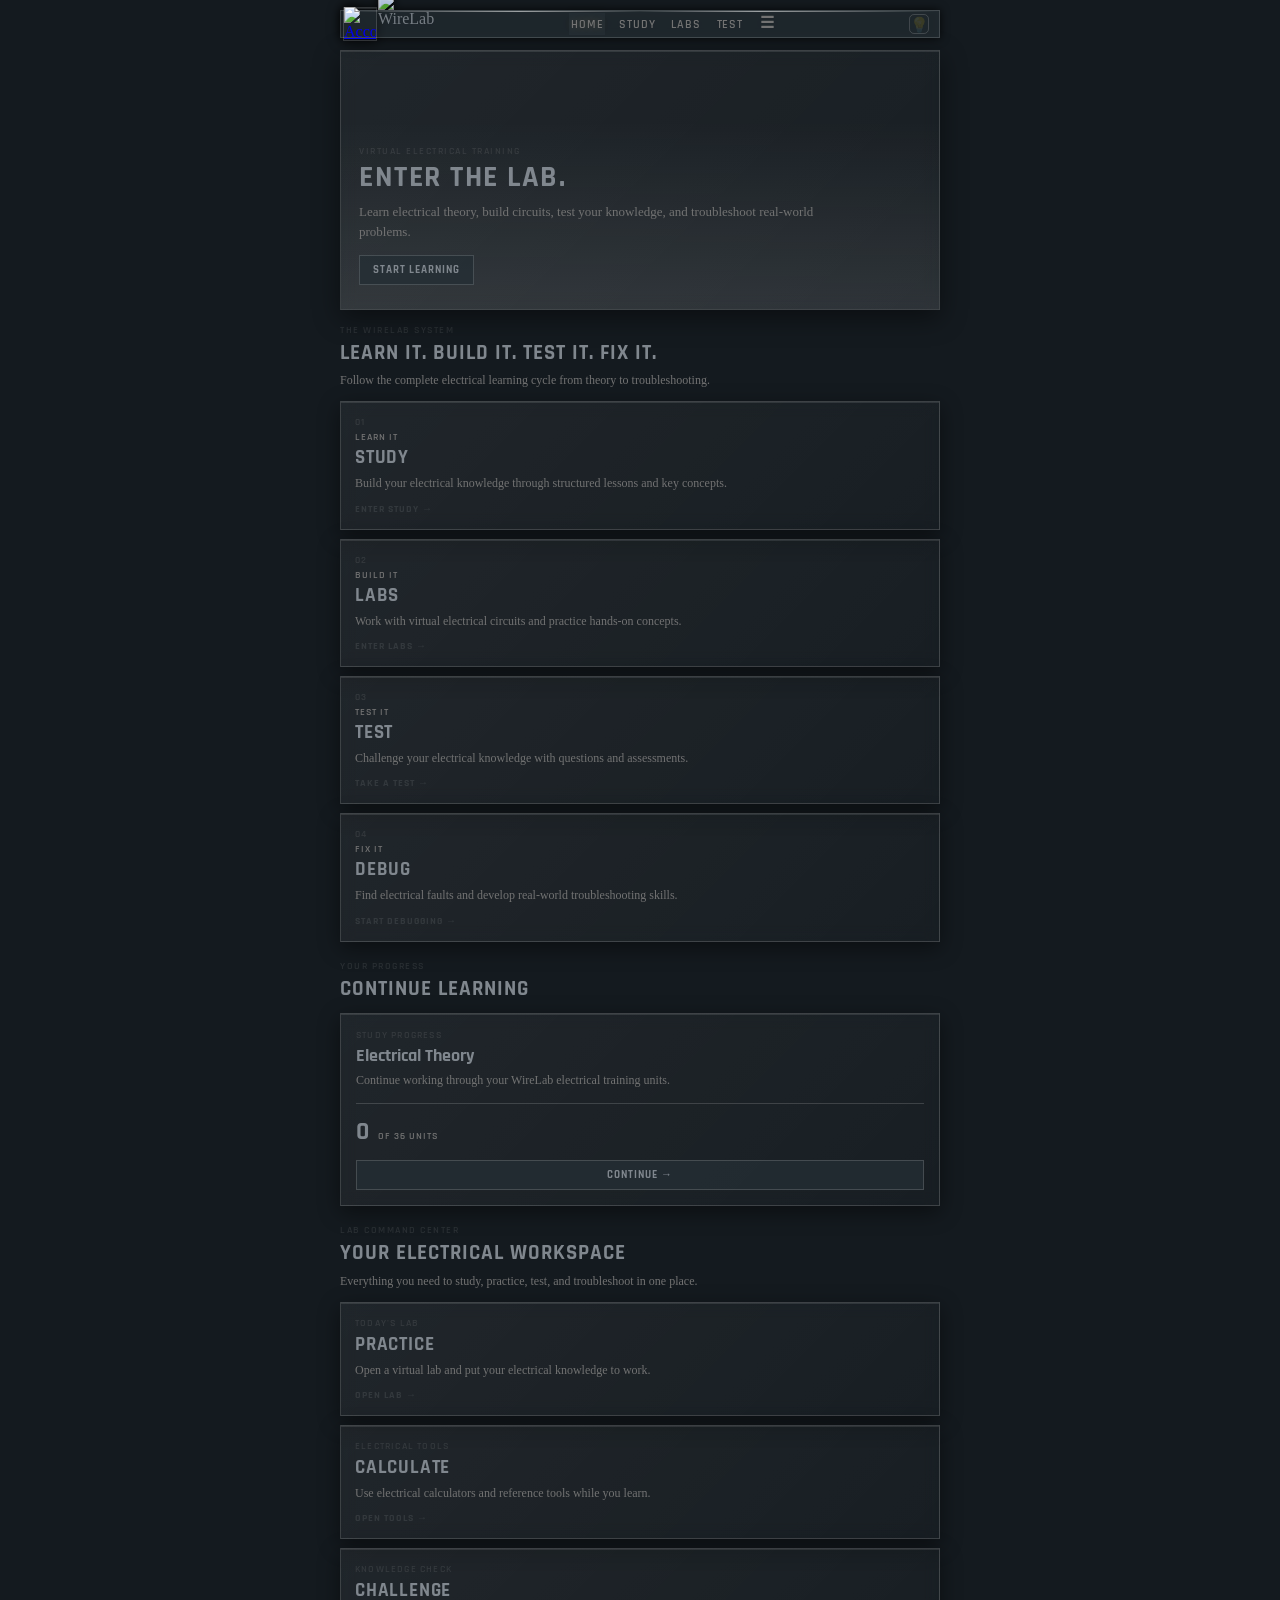
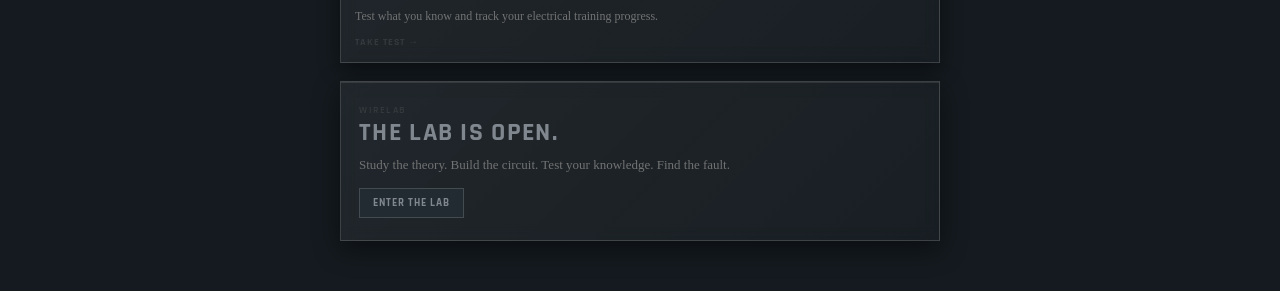
==== index.html @ a2400a15 "Add files via upload" ====
<!DOCTYPE html>
<html lang="en">
<head>
    <meta charset="UTF-8">
    <meta name="viewport" content="width=device-width, initial-scale=1.0">
<title>wire-lab — Virtual Electrical Training</title>
<link rel="stylesheet" href="nav.css">
<link rel="stylesheet" href="style.css">
</head>
<body>

<header class="site-header">
    <div class="navbar">

        <div class="navbar-avatar">
            <a href="account.html" class="avatar-frame" id="navbar-profile">
                <img src="z-images/profile-icons/icon-03.webp" alt="Account">
            </a>
        </div>

        <div class="brand">
    <div class="brand-icon">
        <img src="z-images/wirelab-logo2.png" alt="WireLab">
    </div>
</div>

        <nav class="site-navigation">
                <a data-page="home" class="nav-button">HOME</a>
                <a data-page="study" class="nav-button">STUDY</a>
                <a data-page="labs" class="nav-button">LABS</a>
                <a data-page="test" class="nav-button">TEST</a>
            <div class="menu-container">

                <button
                    type="button"
                    class="nav-button menu-button"
                    id="menu-button"
                    aria-label="Open menu"
                    title="Menu">
                    ☰
                </button>

                <div class="menu-panel" id="menu-panel">
                    <a href="../debug/debug.html" class="menu-item">DEBUG</a>
                    <a href="../tools/tools.html" class="menu-item">TOOLS</a>
                    <a href="../account/account.html" class="menu-item">ACCOUNT</a>
                </div>
            </div>
        </nav>

        <button
            type="button"
            class="theme-toggle"
            id="theme-toggle"
            aria-label="Switch to light theme"
            title="Switch theme"> 💡 </button>
    </div> <!-- navbar -->
</header>

<main class="home-content page-width">
    <!-- =================================================
         HERO
    ================================================== -->
    <section class="home-hero">
        <div class="home-hero-content">
            <span class="hero-label"> VIRTUAL ELECTRICAL TRAINING </span>
            <h2> ENTER THE LAB. </h2>
            <p> Learn electrical theory, build circuits,
                test your knowledge, and troubleshoot
                real-world problems. </p>
            <a href="study/study.html" class="hero-button" > START LEARNING </a>
        </div>
    </section>

    <!-- =================================================
         CORE LOOP
    ================================================== -->
    <section class="home-loop">
        <div class="section-heading">
            <span class="section-label">
                THE WIRELAB SYSTEM
            </span>
            <h2> LEARN IT. BUILD IT. TEST IT. FIX IT. </h2>
            <p> Follow the complete electrical learning
                cycle from theory to troubleshooting. </p>
        </div>
        
        <div class="home-action-grid"> <!--- Home Action Grid-->

            <!-- STUDY -->
            <a href="study/study.html" class="home-action-card">
                <span class="action-number"> 01 </span>
                <span class="action-label"> LEARN IT </span>
                <h3> STUDY </h3>
                <p>Build your electrical knowledge through
                    structured lessons and key concepts. </p>
                <span class="action-link"> ENTER STUDY → </span>
            </a>

            <!-- LABS -->
            <a href="labs/labs.html" class="home-action-card" >
                <span class="action-number"> 02 </span>
                <span class="action-label"> BUILD IT </span>
                <h3> LABS </h3>
                <p> Work with virtual electrical circuits
                    and practice hands-on concepts. </p>
                <span class="action-link"> ENTER LABS → </span>
            </a>

            <!-- TEST -->
            <a href="test/test.html" class="home-action-card">
                <span class="action-number">03</span>
                <span class="action-label">TEST IT</span>
                <h3>TEST</h3>
                <p>
                    Challenge your electrical knowledge
                    with questions and assessments. </p>
                <span class="action-link"> TAKE A TEST → </span>
            </a>

            <!-- DEBUG -->
            <a href="debug/debug.html" class="home-action-card" >
                <span class="action-number"> 04 </span>
                <span class="action-label"> FIX IT </span>
                <h3> DEBUG </h3>
                <p>
                    Find electrical faults and develop
                    real-world troubleshooting skills. </p>
                <span class="action-link"> START DEBUGGING → </span>
            </a>
        </div> <!-- Home Action Grid -->
    </section>

    <!-- =================================================
         CONTINUE LEARNING
    ================================================== -->
    <section class="home-progress">
        <div class="section-heading">
            <span class="section-label">
                YOUR PROGRESS
            </span>
            <h2> CONTINUE LEARNING </h2>
        </div>
        <div class="progress-card">
            <div class="progress-card-main">
                <span class="progress-label">
                    STUDY PROGRESS
                </span>
                <h3> Electrical Theory </h3>
                <p>
                    Continue working through your WireLab
                    electrical training units. </p>
            </div>
            <div class="progress-stat">
                <strong id="homeProgressCount">
                    0
                </strong>
                <span> OF 36 UNITS </span>
            </div>
            <a href="study/study.html" class="progress-button">
                CONTINUE →
            </a>
        </div>
    </section>

    <!-- =================================================
         LAB COMMAND CENTER
    ================================================== -->
    <section class="home-command-center">
        <div class="section-heading">
            <span class="section-label">
                LAB COMMAND CENTER
            </span>
            <h2> YOUR ELECTRICAL WORKSPACE </h2>
            <p>
                Everything you need to study, practice,
                test, and troubleshoot in one place. </p>
        </div>
        <div class="command-grid">

            <!-- TODAY'S LAB -->
            <a href="labs/labs.html" class="command-card" >
                <span class="command-label"> TODAY'S LAB </span>
                <h3> PRACTICE </h3>
                <p>
                    Open a virtual lab and put your
                    electrical knowledge to work.
                </p>
                <span class="command-link"> OPEN LAB → </span>
            </a>

            <!-- TOOLS -->
            <a href="tools/tools.html" class="command-card" >
                <span class="command-label"> ELECTRICAL TOOLS </span>
                <h3> CALCULATE </h3>
                <p>
                    Use electrical calculators and
                    reference tools while you learn.
                </p>
                <span class="command-link"> OPEN TOOLS → </span>
            </a>

            <!-- TEST -->
            <a href="test/test.html" class="command-card">
                <span class="command-label"> KNOWLEDGE CHECK </span>
                <h3> CHALLENGE </h3>
                <p>
                    Test what you know and track your
                    electrical training progress.
                </p>
                <span class="command-link"> TAKE TEST → </span>
            </a>
        </div>
    </section>

    <!-- =================================================
         LAB BENCH
    ================================================== -->
    <section class="home-lab-bench">
        <div class="lab-bench-content">
            <span class="section-label"> WIRELAB </span>
            <h2> THE LAB IS OPEN. </h2>
            <p> Study the theory. Build the circuit.
                Test your knowledge. Find the fault.
            </p>
            <a href="labs/labs.html" class="hero-button" >
                ENTER THE LAB
            </a>
        </div>
    </section>
</main>

<script src="nav.js"></script>
<script src="script.js"></script>

</body>
</html>
---- nav.css ----
@import url('https://fonts.googleapis.com/css2?family=Rajdhani:wght@400;500;600;700&display=swap');
/* =====================================================
   WIRELAB — DARK THEME
===================================================== */
:root {
    /* PAGE BACKGROUND */
    --wire-bg: #141a1f;

    /* SURFACES */
    --wire-surface: hsl(302, 86%, 53%); /**/
    --wire-hover-surface: #252e35ce; /* nav tab active color */
    --wire-nav-surface: #252e35ce; /* navbar color */

    /* TEXT */
    --wire-text: #80878e; /**/
    --wire-text-muted: #747474fb; /* font color - navbar page tabs */

    /* ACCENT */
    --wire-accent: #e7e7e7e5; /* top of navbar highlight */
    --wire-accent-bright: #d1d0d01f; /* active tab text color */
    --wire-accent-glow: rgba(202, 226, 245, 0.868); /* avatar frame glow */
    --wire-accent-glow-soft: rgba(242, 184, 75, 0.18); /**/
    --wire-accent-glow-subtle: rgba(217, 154, 43, 0.10); /**/

    /* BORDERS */
    --wire-border: #e7e7e72c; /**/

    /* SHADOWS */
    --wire-shadow: rgba(0, 0, 0, 0.45); /**/
    --wire-text-glow: rgba(230, 233, 236, 0.08); /**/
    --wire-highlight: rgba(255, 255, 255, 0.10); /**/
}


/* =====================================================
   LIGHT THEME
===================================================== */
[data-theme="light"] {
    --wire-bg: #989384f4;

    --wire-surface: #FFFFFF;
    --wire-hover-surface: rgb(190, 185, 169);
    --wire-nav-surface: rgba(205, 201, 187, 0.745); /* navbar color */

    --wire-text: #322f1e;
    --wire-text-muted: #2f2c1b;

    --wire-accent: #5e4d2e; /* top of navbar highlight */
    --wire-accent-bright: #80643bd7; /* active tab text color & navbar top */
    --wire-accent-glow: rgba(96, 15, 15, 0.976); /* avatar glow */
    --wire-accent-glow-soft: rgba(217, 146, 36, 0.16);
    --wire-accent-glow-subtle: rgba(184, 117, 22, 0.10);

    --wire-border: rgba(184, 117, 22, 0.30);

    --wire-shadow: rgba(0, 0, 0, 0.16);
    --wire-highlight: rgba(255, 255, 255, 0.55);
}


/* =====================================================
   NAVBAR
===================================================== */
.navbar {
    width: min(600px, calc(100% - 20px));
    max-width: none;
    height: 28px;
    margin-left: auto;
    margin-right: auto;
    min-width: 0;

    margin: 0 auto;
    padding: 0 9px;

    display: flex;
    align-items: center;

    position: relative;

    border: 1px solid var(--wire-border);
    background: var(--wire-nav-surface);

    pointer-events: auto;
    overflow: visible;
}


/* =====================================================
   NAVBAR AVATAR & FRAME
===================================================== */
.avatar-frame {
    width: 34px;
    height: 34px;
    transform: translateX(-7px);
    display: flex;
    align-items: center;
    justify-content: center;
    border: 1px solid var(--wire-border);
    box-shadow:
        0 0 12px var(--wire-shadow),
        inset 0 1px 0 var(--wire-highlight);
}
.avatar-frame:hover {
    background: var(--wire-hover-surface);
    border-color: var(--wire-accent);
}


/* =====================================================
   NAV BUTTON LINKS
===================================================== */
.nav-button {
    position: relative;

    display: flex;
    align-items: center;
    justify-content: center;

    flex: 0 0 auto;
    min-width: 22px;
    min-height: 22px;

    padding: 0 2px;

    color: var(--wire-text-muted);
    text-decoration: none;

    font-family: "Rajdhani", sans-serif;
    font-size: 12px;
    font-weight: 600;
    letter-spacing: 0.8px;

    white-space: nowrap;
    text-align: center;

    background: transparent;

    
}

.menu-button {
    min-width: 22px;
    width: 22px;
    height: 22px;

    padding: 0;

    border: none;
    background: transparent;

    font-size: 16px;
    line-height: 1;

    cursor: pointer;
}


/* =====================================================
   WIRELAB — GLOBAL NAVIGATION
===================================================== */
*,
*::before,
*::after {
    box-sizing: border-box;
}

img {
    display: block;
    max-width: 100%;
}

/* =====================================================
   GLOBAL CONTENT CONTAINERS - consistent outer boundary?
===================================================== */
main,
.page-width {
    width: min(600px, calc(100% - 20px));
    max-width: none;
    margin: 0 auto;
    padding-bottom: 40px;
    box-sizing: border-box;
}


/* =====================================================
   GLOBAL BODY
===================================================== */
body {
    margin: 0;
    padding-top: 50px;
    overflow-y: scroll; /* this fixed the shifting pages */
    background-color: var(--wire-bg);
    background-image: url; /* ("z-images/wallpapers/gold-blue-constellation.webp") */
    background-size: cover;
    background-position: center;
    background-repeat: no-repeat;
    background-attachment: fixed;
    color: var(--wire-text);
}


/* =====================================================
  SITE HEADER & OUTER GLOW
===================================================== */
.site-header {
    position: fixed;
    top: 0;
    left: 0;
    right: 0;
    width: 100%;

    padding: 10px 0;
    z-index: 9999;
    background: transparent;
    pointer-events: none;

    filter: drop-shadow(0 0 5px rgb(0, 0, 0));
}




/* =====================================================
   GOLD TECH LINE
===================================================== */

.navbar::before {
    content: "";

    position: absolute;
    left: 0;
    right: 0;
    top: 0;

    height: 1px;

    background:
        linear-gradient(
            90deg,
            transparent,
            var(--wire-accent) 30%,
            var(--wire-accent-bright) 50%,
            var(--wire-accent) 70%,
            transparent
        );

    opacity: 0.7;
}



/* =====================================================
   BRAND
===================================================== */

.brand {
    display: flex;
    align-items: center;

    gap: 5px;

    flex: 0 0 auto;
    min-width: 0;

    position: relative;
    z-index: 2;
    transform: translateX(-6px);
}

/* =====================================================
   BRAND Lightning ICON
===================================================== */

.brand-icon img {
    width: 60px;
    height: 60px;
    opacity: 0.9;
    object-fit: contain;
}

/* =====================================================
   WIRELAB WORDMARK
===================================================== */

.brand h1 {
    margin: 0;

    font-size: 17px;
    font-weight: 700;
    letter-spacing: 1.5px;

    color: var(--wire-text);

    white-space: nowrap;

    text-shadow:
        0 1px 12px var(--wire-text-glow);
}

.brand h1::first-letter {
    color: var(--wire-text);
}

/* =====================================================
   NAVIGATION
===================================================== */
.site-navigation {
    display: flex;
    align-items: stretch;
    justify-content: center;

    flex: 1 1 auto;
    min-width: 0;

    gap: 12px;
    margin-left: 0;

    overflow: visible;
}



/* =====================================================
   NAV SEPARATOR
===================================================== */
.nav-button:not(:last-child)::before {
    display: none;
}

/* =====================================================
   NAV HOVER
===================================================== */
.nav-button:hover {
    color: var(--wire-text);
    background: var(--wire-hover-surface);
    border-color: var(--wire-accent);
}

/* =====================================================
   ACTIVE NAV BUTTON
===================================================== */
.nav-button.active {
    background: var(--wire-hover-surface);
    border-color: var(--wire-accent);
    border-width: 2px;

    text-shadow:
        0 0 8px var(--wire-accent-glow-soft);
}


/* =====================================================
   THEME TOGGLE
===================================================== */
.theme-toggle {
    width: 20px;
    height: 20px;

    margin-left: 5px;
    margin-right: 1px;

    display: flex;
    align-items: center;
    justify-content: center;

    padding: 0;

    border: 1px solid var(--wire-border);

    background: transparent;

    color: var(--wire-accent-bright);

    font-size: 15px;
    line-height: 1;

    cursor: pointer;

    border-radius: 5px;

}

.theme-toggle:hover {
    background: var(--wire-hover-surface);

    color: var(--wire-text);
}

/* =====================================================
   MENU PANEL
===================================================== */
.menu-panel {
    display: none;

    position: absolute;

    top: 34px;
    right: 0px;

    min-width: 120px;

    padding: 6px;

    border: 1px solid var(--wire-border);
    background: var(--wire-nav-surface);

    box-shadow:
        0 8px 20px var(--wire-shadow),
        inset 0 1px 0 var(--wire-highlight);

    z-index: 10000;
}

.menu-container {
    position: relative;
    display: flex;
    align-items: center;
}

.menu-panel.open {
    display: flex;
    flex-direction: column;
}

.menu-item {
    padding: 7px 10px;

    color: var(--wire-text-muted);
    text-decoration: none;

    font-family: "Rajdhani", sans-serif;
    font-size: 12px;
    font-weight: 600;
    letter-spacing: 0.8px;

    white-space: nowrap;
}

.menu-item:hover {
    color: var(--wire-text);
    background: var(--wire-hover-surface);
}
---- style.css ----
/* =========================================================
   WIRELAB — HOME PAGE
========================================================= */


/* =========================================================
   HOME CONTENT
========================================================= */

.home-content {
    padding-bottom: 40px;
}


/* =========================================================
   SECTION HEADINGS
========================================================= */

.section-heading {
    margin-bottom: 12px;
}

.section-label {
    display: block;
    margin-bottom: 4px;

    font-family: "Rajdhani", sans-serif;
    font-size: 10px;
    font-weight: 600;
    letter-spacing: 1.5px;

    color: var(--wire-accent-bright);
}

.section-heading h2 {
    margin: 0;

    font-family: "Rajdhani", sans-serif;
    font-size: 21px;
    font-weight: 700;
    line-height: 1.2;
    letter-spacing: 1px;

    color: var(--wire-text);
}

.section-heading p {
    margin: 6px 0 0 0;

    font-size: 12px;
    line-height: 1.5;

    color: var(--wire-text-muted);
}


/* =========================================================
   HERO
========================================================= */

.home-hero {
    position: relative;

    width: 100%;
    min-height: 260px;

    margin-bottom: 14px;

    display: flex;
    align-items: flex-end;

    border: 1px solid var(--wire-border);

    background:
        linear-gradient(
            135deg,
            rgba(255, 255, 255, 0.055),
            rgba(255, 255, 255, 0.018)
        );

    box-shadow:
        0 8px 25px var(--wire-shadow),
        inset 0 1px 0 var(--wire-highlight);

    overflow: hidden;

    backdrop-filter: blur(8px);
    -webkit-backdrop-filter: blur(8px);
}

.home-hero-content {
    width: 100%;

    padding: 24px 18px;

    background:
        linear-gradient(
            180deg,
            transparent,
            rgba(226, 227, 228, 0.109)
        );
}

.hero-label {
    display: block;

    margin-bottom: 5px;

    font-family: "Rajdhani", sans-serif;
    font-size: 10px;
    font-weight: 600;
    letter-spacing: 1.5px;

    color: var(--wire-accent-bright);
}

.home-hero h2 {
    margin: 0;

    font-family: "Rajdhani", sans-serif;
    font-size: 30px;
    font-weight: 700;
    line-height: 1;
    letter-spacing: 1.5px;

    color: var(--wire-text);
}

.home-hero p {
    margin: 10px 0 14px 0;

    max-width: 480px;

    font-size: 13px;
    line-height: 1.5;

    color: var(--wire-text-muted);
}


/* =========================================================
   BUTTONS
========================================================= */

.hero-button {
    display: inline-flex;
    align-items: center;
    justify-content: center;

    min-height: 30px;

    padding: 0 13px;

    border: 1px solid var(--wire-border);

    background: var(--wire-hover-surface);

    color: var(--wire-text);

    font-family: "Rajdhani", sans-serif;
    font-size: 11px;
    font-weight: 700;
    letter-spacing: 1px;

    text-decoration: none;

    cursor: pointer;
}

.hero-button:hover {
    border-color: var(--wire-accent);
    background: var(--wire-hover-surface);
}


/* =========================================================
   CORE LOOP
========================================================= */

.home-loop {
    width: 100%;
    margin-bottom: 18px;
}

.home-action-grid {
    width: 100%;

    display: flex;
    flex-direction: column;

    gap: 9px;
}

.home-action-card {
    width: 100%;

    display: block;

    padding: 14px;

    border: 1px solid var(--wire-border);

    background:
        linear-gradient(
            135deg,
            rgba(255, 255, 255, 0.055),
            rgba(255, 255, 255, 0.018)
        );

    color: var(--wire-text);

    text-decoration: none;

    box-shadow:
        0 6px 20px var(--wire-shadow),
        inset 0 1px 0 var(--wire-highlight);

    backdrop-filter: blur(8px);
    -webkit-backdrop-filter: blur(8px);

    overflow: hidden;
}

.home-action-card:hover {
    background: var(--wire-hover-surface);
    border-color: var(--wire-accent);
}

.action-number {
    display: block;

    margin-bottom: 3px;

    font-family: "Rajdhani", sans-serif;
    font-size: 10px;
    font-weight: 600;
    letter-spacing: 1.3px;

    color: var(--wire-accent-bright);
}

.action-label {
    display: block;

    margin-bottom: 2px;

    font-family: "Rajdhani", sans-serif;
    font-size: 10px;
    font-weight: 600;
    letter-spacing: 1px;

    color: var(--wire-text-muted);
}

.home-action-card h3 {
    margin: 0;

    font-family: "Rajdhani", sans-serif;
    font-size: 19px;
    font-weight: 700;
    letter-spacing: 0.8px;

    color: var(--wire-text);
}

.home-action-card p {
    margin: 5px 0 10px 0;

    font-size: 12px;
    line-height: 1.45;

    color: var(--wire-text-muted);
}

.action-link {
    display: block;

    font-family: "Rajdhani", sans-serif;
    font-size: 10px;
    font-weight: 700;
    letter-spacing: 1px;

    color: var(--wire-accent-bright);
}


/* =========================================================
   CONTINUE LEARNING
========================================================= */

.home-progress {
    width: 100%;
    margin-bottom: 18px;
}

.progress-card {
    width: 100%;

    display: flex;
    flex-direction: column;

    padding: 15px;

    border: 1px solid var(--wire-border);

    background:
        linear-gradient(
            135deg,
            rgba(255, 255, 255, 0.055),
            rgba(255, 255, 255, 0.018)
        );

    box-shadow:
        0 6px 20px var(--wire-shadow),
        inset 0 1px 0 var(--wire-highlight);

    backdrop-filter: blur(8px);
    -webkit-backdrop-filter: blur(8px);
}

.progress-card-main {
    width: 100%;
}

.progress-label {
    display: block;

    margin-bottom: 3px;

    font-family: "Rajdhani", sans-serif;
    font-size: 10px;
    font-weight: 600;
    letter-spacing: 1.2px;

    color: var(--wire-accent-bright);
}

.progress-card h3 {
    margin: 0;

    font-family: "Rajdhani", sans-serif;
    font-size: 18px;
    font-weight: 700;

    color: var(--wire-text);
}

.progress-card p {
    margin: 5px 0 0 0;

    font-size: 12px;
    line-height: 1.45;

    color: var(--wire-text-muted);
}

.progress-stat {
    margin-top: 14px;
    padding-top: 12px;

    border-top: 1px solid var(--wire-border);
}

.progress-stat strong {
    display: inline-block;

    font-family: "Rajdhani", sans-serif;
    font-size: 25px;
    font-weight: 700;

    color: var(--wire-text);
}

.progress-stat span {
    margin-left: 5px;

    font-family: "Rajdhani", sans-serif;
    font-size: 10px;
    font-weight: 600;
    letter-spacing: 1px;

    color: var(--wire-text-muted);
}

.progress-button {
    display: flex;
    align-items: center;
    justify-content: center;

    width: 100%;
    min-height: 30px;

    margin-top: 12px;

    border: 1px solid var(--wire-border);

    background: var(--wire-hover-surface);

    color: var(--wire-text);

    font-family: "Rajdhani", sans-serif;
    font-size: 11px;
    font-weight: 700;
    letter-spacing: 1px;

    text-decoration: none;
}

.progress-button:hover {
    border-color: var(--wire-accent);
}


/* =========================================================
   LAB COMMAND CENTER
========================================================= */

.home-command-center {
    width: 100%;
    margin-bottom: 18px;
}

.command-grid {
    width: 100%;

    display: flex;
    flex-direction: column;

    gap: 9px;
}

.command-card {
    width: 100%;

    display: block;

    padding: 14px;

    border: 1px solid var(--wire-border);

    background:
        linear-gradient(
            135deg,
            rgba(255, 255, 255, 0.055),
            rgba(255, 255, 255, 0.018)
        );

    color: var(--wire-text);

    text-decoration: none;

    box-shadow:
        0 6px 20px var(--wire-shadow),
        inset 0 1px 0 var(--wire-highlight);

    backdrop-filter: blur(8px);
    -webkit-backdrop-filter: blur(8px);

    overflow: hidden;
}

.command-card:hover {
    background: var(--wire-hover-surface);
    border-color: var(--wire-accent);
}

.command-label {
    display: block;

    margin-bottom: 3px;

    font-family: "Rajdhani", sans-serif;
    font-size: 10px;
    font-weight: 600;
    letter-spacing: 1.2px;

    color: var(--wire-accent-bright);
}

.command-card h3 {
    margin: 0;

    font-family: "Rajdhani", sans-serif;
    font-size: 19px;
    font-weight: 700;
    letter-spacing: 0.8px;

    color: var(--wire-text);
}

.command-card p {
    margin: 5px 0 10px 0;

    font-size: 12px;
    line-height: 1.45;

    color: var(--wire-text-muted);
}

.command-link {
    display: block;

    font-family: "Rajdhani", sans-serif;
    font-size: 10px;
    font-weight: 700;
    letter-spacing: 1px;

    color: var(--wire-accent-bright);
}


/* =========================================================
   LAB BENCH
========================================================= */

.home-lab-bench {
    width: 100%;

    margin-bottom: 10px;

    border: 1px solid var(--wire-border);

    background:
        linear-gradient(
            135deg,
            rgba(255, 255, 255, 0.06),
            rgba(255, 255, 255, 0.018)
        );

    box-shadow:
        0 8px 25px var(--wire-shadow),
        inset 0 1px 0 var(--wire-highlight);

    backdrop-filter: blur(8px);
    -webkit-backdrop-filter: blur(8px);

    overflow: hidden;
}

.lab-bench-content {
    padding: 22px 18px;
}

.home-lab-bench h2 {
    margin: 0;

    font-family: "Rajdhani", sans-serif;
    font-size: 26px;
    font-weight: 700;
    line-height: 1;
    letter-spacing: 1.3px;

    color: var(--wire-text);
}

.home-lab-bench p {
    margin: 9px 0 14px 0;

    font-size: 13px;
    line-height: 1.5;

    color: var(--wire-text-muted);
}


/* =========================================================
   SMALL PHONES
========================================================= */

@media (max-width: 400px) {

    .home-content {
        padding-bottom: 30px;
    }

    .home-hero {
        min-height: 230px;
    }

    .home-hero-content {
        padding: 20px 14px;
    }

    .home-hero h2 {
        font-size: 27px;
    }

    .home-action-card,
    .command-card,
    .progress-card {
        padding: 13px;
    }

    .lab-bench-content {
        padding: 20px 14px;
    }
}
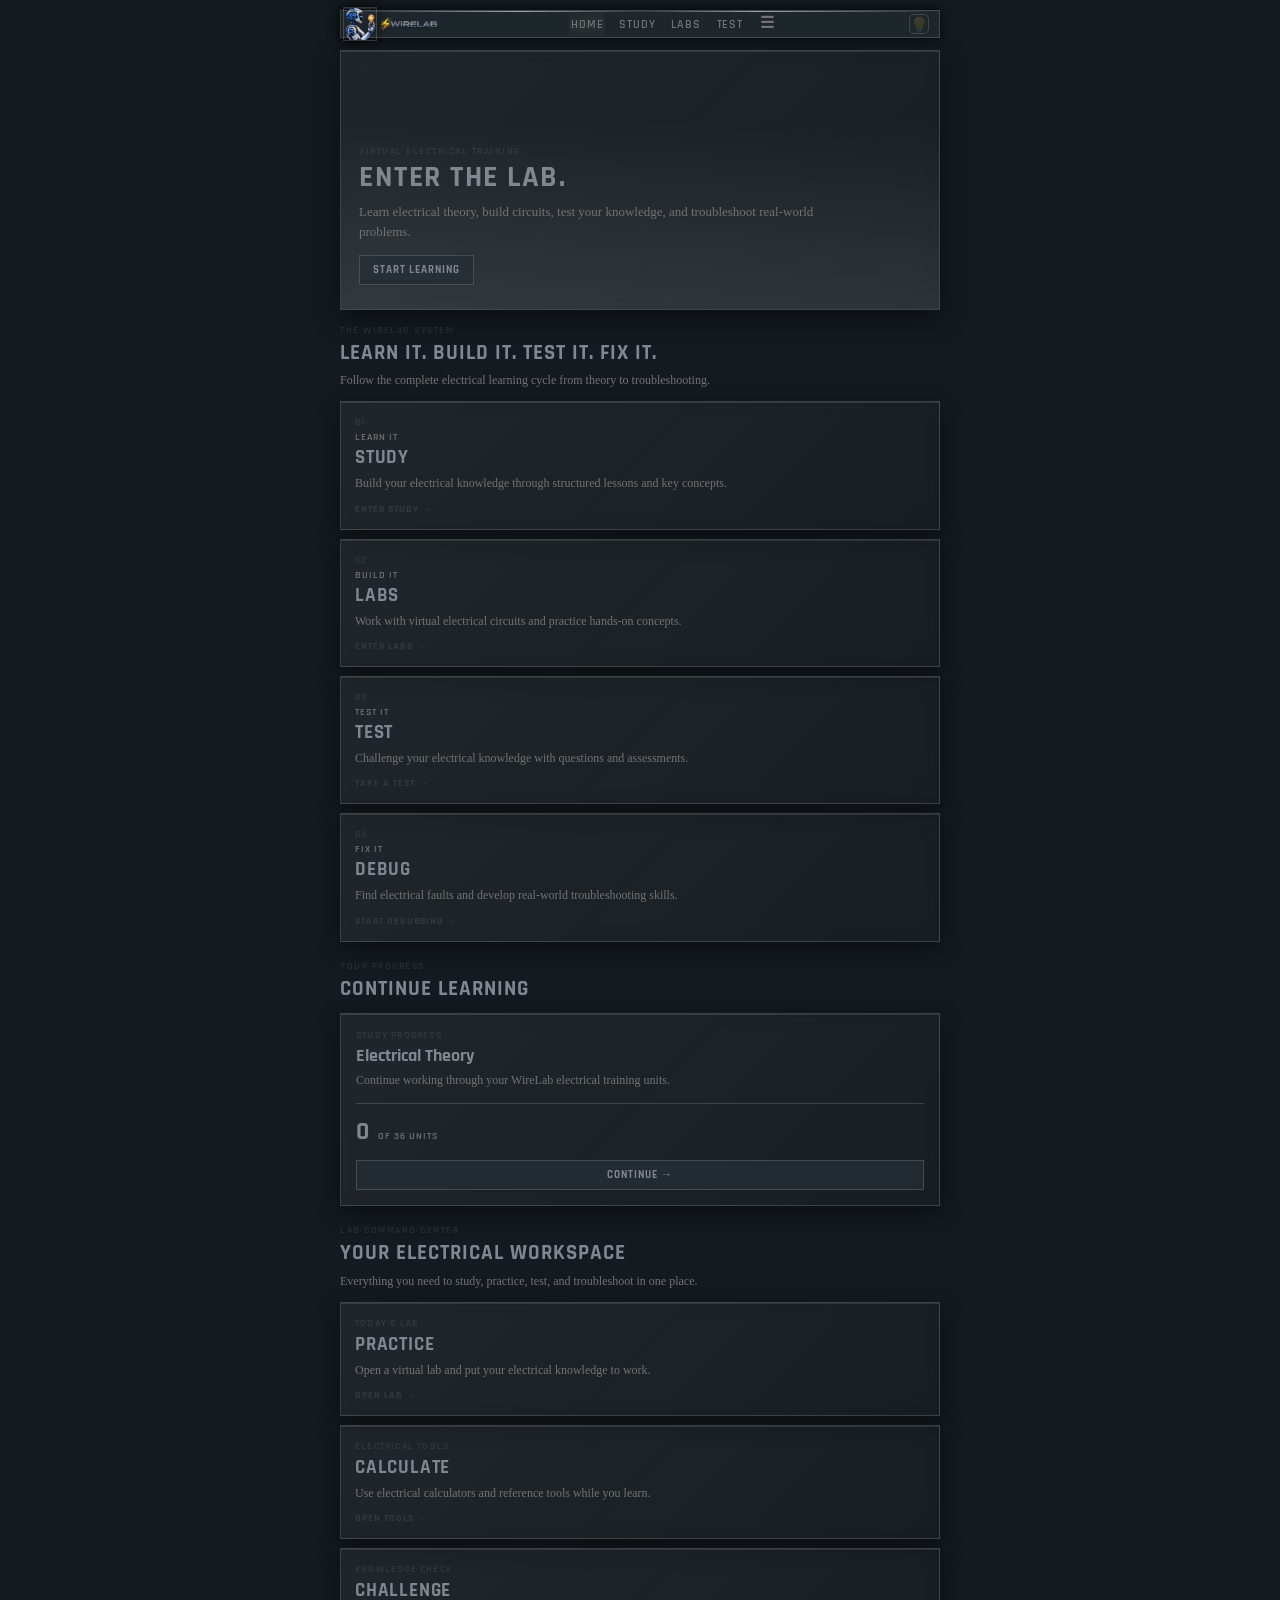
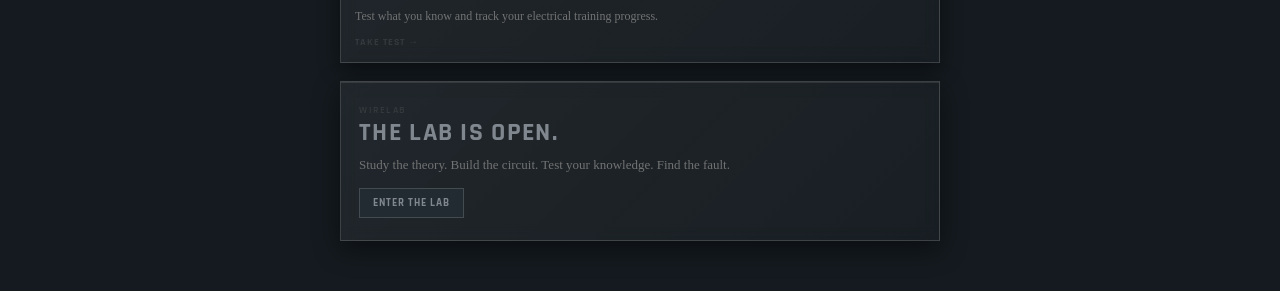
==== commit 55824e82: "Update index.html" ====
--- a/index.html
+++ b/index.html
@@ -20,7 +20,7 @@
 
         <div class="brand">
     <div class="brand-icon">
-        <img src="z-images/wirelab-logo2.png" alt="WireLab">
+        <img src="../z-images/wirelab-logo2.png" alt="WireLab">
     </div>
 </div>
 
